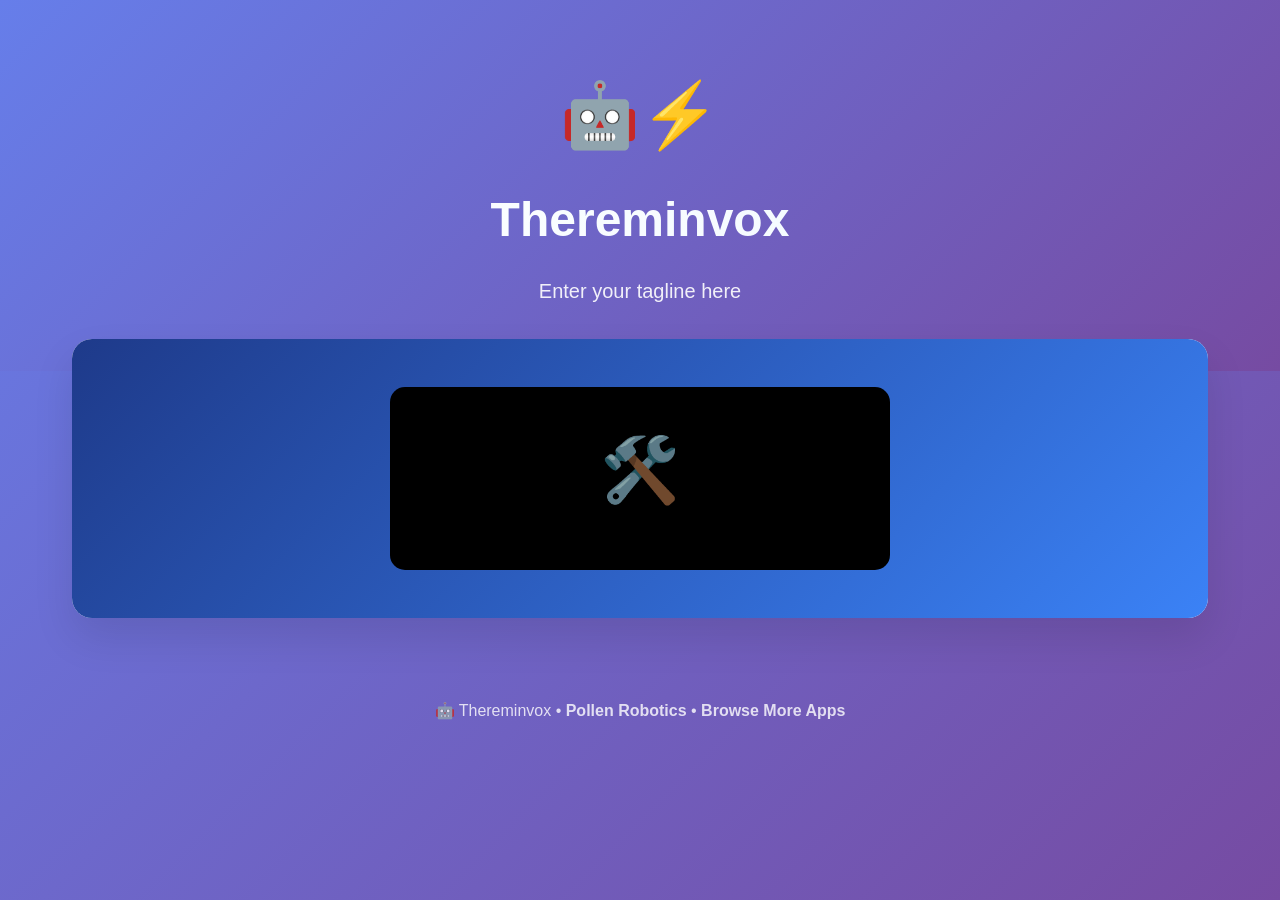
==== index.html @ 475020f1 "Initial implementation of ThereminVox — hand-tracking theremin for Reachy Mini Camera tracks hand po" ====
<!doctype html>
<html>

<head>
	<meta charset="utf-8" />
	<meta name="viewport" content="width=device-width" />
	<title> Thereminvox </title>
	<link rel="stylesheet" href="style.css" />
</head>

<body>
	<div class="hero">
		<div class="hero-content">
			<div class="app-icon">🤖⚡</div>
			<h1> Thereminvox </h1>
			<p class="tagline">Enter your tagline here</p>
		</div>
	</div>

	<div class="container">
		<div class="main-card">
			<div class="app-preview">
				<div class="preview-image">
					<div class="camera-feed">🛠️</div>
				</div>
			</div>
		</div>
	</div>

	<div class="footer">
		<p>
			🤖 Thereminvox •
			<a href="https://github.com/pollen-robotics" target="_blank">Pollen Robotics</a> •
			<a href="https://huggingface.co/spaces/pollen-robotics/reachy-mini-landing-page#apps" target="_blank">Browse More
				Apps</a>
		</p>
	</div>
</body>

</html>
---- style.css ----
* {
	margin: 0;
	padding: 0;
	box-sizing: border-box;
}

body {
	font-family: -apple-system, BlinkMacSystemFont, "Segoe UI", Roboto, "Helvetica Neue", Arial, sans-serif;
	line-height: 1.6;
	color: #333;
	background: linear-gradient(135deg, #667eea 0%, #764ba2 100%);
	min-height: 100vh;
}

.hero {
	background: linear-gradient(135deg, #667eea 0%, #764ba2 100%);
	color: white;
	padding: 4rem 2rem;
	text-align: center;
}

.hero-content {
	max-width: 800px;
	margin: 0 auto;
}

.app-icon {
	font-size: 4rem;
	margin-bottom: 1rem;
	display: inline-block;
}

.hero h1 {
	font-size: 3rem;
	font-weight: 700;
	margin-bottom: 1rem;
	background: linear-gradient(45deg, #fff, #f0f9ff);
	background-clip: text;
	-webkit-background-clip: text;
	-webkit-text-fill-color: transparent;
}

.tagline {
	font-size: 1.25rem;
	opacity: 0.9;
	max-width: 600px;
	margin: 0 auto;
}

.container {
	max-width: 1200px;
	margin: 0 auto;
	padding: 0 2rem;
	position: relative;
	z-index: 2;
}

.main-card {
	background: white;
	border-radius: 20px;
	box-shadow: 0 20px 40px rgba(0, 0, 0, 0.1);
	margin-top: -2rem;
	overflow: hidden;
	margin-bottom: 3rem;
}

.app-preview {
	background: linear-gradient(135deg, #1e3a8a, #3b82f6);
	padding: 3rem;
	color: white;
	text-align: center;
	position: relative;
}

.preview-image {
	background: #000;
	border-radius: 15px;
	padding: 2rem;
	max-width: 500px;
	margin: 0 auto;
	position: relative;
	overflow: hidden;
}

.camera-feed {
	font-size: 4rem;
	margin-bottom: 1rem;
	opacity: 0.7;
}

.detection-overlay {
	position: absolute;
	top: 50%;
	left: 50%;
	transform: translate(-50%, -50%);
	width: 100%;
}

.bbox {
	background: rgba(34, 197, 94, 0.9);
	color: white;
	padding: 0.5rem 1rem;
	border-radius: 8px;
	font-size: 0.9rem;
	font-weight: 600;
	margin: 0.5rem;
	display: inline-block;
	border: 2px solid #22c55e;
}

.app-details {
	padding: 3rem;
}

.app-details h2 {
	font-size: 2rem;
	color: #1e293b;
	margin-bottom: 2rem;
	text-align: center;
}

.template-info {
	display: grid;
	grid-template-columns: repeat(auto-fit, minmax(300px, 1fr));
	gap: 2rem;
	margin-bottom: 3rem;
}

.info-box {
	background: #f0f9ff;
	border: 2px solid #e0f2fe;
	border-radius: 12px;
	padding: 2rem;
}

.info-box h3 {
	color: #0c4a6e;
	margin-bottom: 1rem;
	font-size: 1.2rem;
}

.info-box p {
	color: #0369a1;
	line-height: 1.6;
}

.how-to-use {
	background: #fefce8;
	border: 2px solid #fde047;
	border-radius: 12px;
	padding: 2rem;
	margin-top: 3rem;
}

.how-to-use h3 {
	color: #a16207;
	margin-bottom: 1.5rem;
	font-size: 1.3rem;
	text-align: center;
}

.steps {
	display: flex;
	flex-direction: column;
	gap: 1.5rem;
}

.step {
	display: flex;
	align-items: flex-start;
	gap: 1rem;
}

.step-number {
	background: #eab308;
	color: white;
	width: 2rem;
	height: 2rem;
	border-radius: 50%;
	display: flex;
	align-items: center;
	justify-content: center;
	font-weight: bold;
	flex-shrink: 0;
}

.step h4 {
	color: #a16207;
	margin-bottom: 0.5rem;
	font-size: 1.1rem;
}

.step p {
	color: #ca8a04;
}

.download-card {
	background: white;
	border-radius: 20px;
	box-shadow: 0 20px 40px rgba(0, 0, 0, 0.1);
	padding: 3rem;
	text-align: center;
}

.download-card h2 {
	font-size: 2rem;
	color: #1e293b;
	margin-bottom: 1rem;
}

.download-card>p {
	color: #64748b;
	font-size: 1.1rem;
	margin-bottom: 2rem;
}

.dashboard-config {
	margin-bottom: 2rem;
	text-align: left;
	max-width: 400px;
	margin-left: auto;
	margin-right: auto;
}

.dashboard-config label {
	display: block;
	color: #374151;
	font-weight: 600;
	margin-bottom: 0.5rem;
}

.dashboard-config input {
	width: 100%;
	padding: 0.75rem 1rem;
	border: 2px solid #e5e7eb;
	border-radius: 8px;
	font-size: 0.95rem;
	transition: border-color 0.2s;
}

.dashboard-config input:focus {
	outline: none;
	border-color: #667eea;
}

.install-btn {
	background: linear-gradient(135deg, #667eea, #764ba2);
	color: white;
	border: none;
	padding: 1.25rem 3rem;
	border-radius: 16px;
	font-size: 1.2rem;
	font-weight: 700;
	cursor: pointer;
	transition: all 0.3s ease;
	display: inline-flex;
	align-items: center;
	gap: 0.75rem;
	margin-bottom: 2rem;
	box-shadow: 0 8px 25px rgba(102, 126, 234, 0.3);
}

.install-btn:hover:not(:disabled) {
	transform: translateY(-3px);
	box-shadow: 0 15px 35px rgba(102, 126, 234, 0.4);
}

.install-btn:disabled {
	opacity: 0.7;
	cursor: not-allowed;
	transform: none;
}

.manual-option {
	background: #f8fafc;
	border-radius: 12px;
	padding: 2rem;
	margin-top: 2rem;
}

.manual-option h3 {
	color: #1e293b;
	margin-bottom: 1rem;
	font-size: 1.2rem;
}

.manual-option>p {
	color: #64748b;
	margin-bottom: 1rem;
}

.btn-icon {
	font-size: 1.1rem;
}

.install-status {
	padding: 1rem;
	border-radius: 8px;
	font-size: 0.9rem;
	text-align: center;
	display: none;
	margin-top: 1rem;
}

.install-status.success {
	background: #dcfce7;
	color: #166534;
	border: 1px solid #bbf7d0;
}

.install-status.error {
	background: #fef2f2;
	color: #dc2626;
	border: 1px solid #fecaca;
}

.install-status.loading {
	background: #dbeafe;
	color: #1d4ed8;
	border: 1px solid #bfdbfe;
}

.install-status.info {
	background: #e0f2fe;
	color: #0369a1;
	border: 1px solid #7dd3fc;
}

.manual-install {
	background: #1f2937;
	border-radius: 8px;
	padding: 1rem;
	margin-bottom: 1rem;
	display: flex;
	align-items: center;
	gap: 1rem;
}

.manual-install code {
	color: #10b981;
	font-family: 'SF Mono', 'Monaco', 'Inconsolata', 'Roboto Mono', monospace;
	font-size: 0.85rem;
	flex: 1;
	overflow-x: auto;
}

.copy-btn {
	background: #374151;
	color: white;
	border: none;
	padding: 0.5rem 1rem;
	border-radius: 6px;
	font-size: 0.8rem;
	cursor: pointer;
	transition: background-color 0.2s;
}

.copy-btn:hover {
	background: #4b5563;
}

.manual-steps {
	color: #6b7280;
	font-size: 0.9rem;
	line-height: 1.8;
}

.footer {
	text-align: center;
	padding: 2rem;
	color: white;
	opacity: 0.8;
}

.footer a {
	color: white;
	text-decoration: none;
	font-weight: 600;
}

.footer a:hover {
	text-decoration: underline;
}

/* Responsive Design */
@media (max-width: 768px) {
	.hero {
		padding: 2rem 1rem;
	}

	.hero h1 {
		font-size: 2rem;
	}

	.container {
		padding: 0 1rem;
	}

	.app-details,
	.download-card {
		padding: 2rem;
	}

	.features-grid {
		grid-template-columns: 1fr;
	}

	.download-options {
		grid-template-columns: 1fr;
	}
}
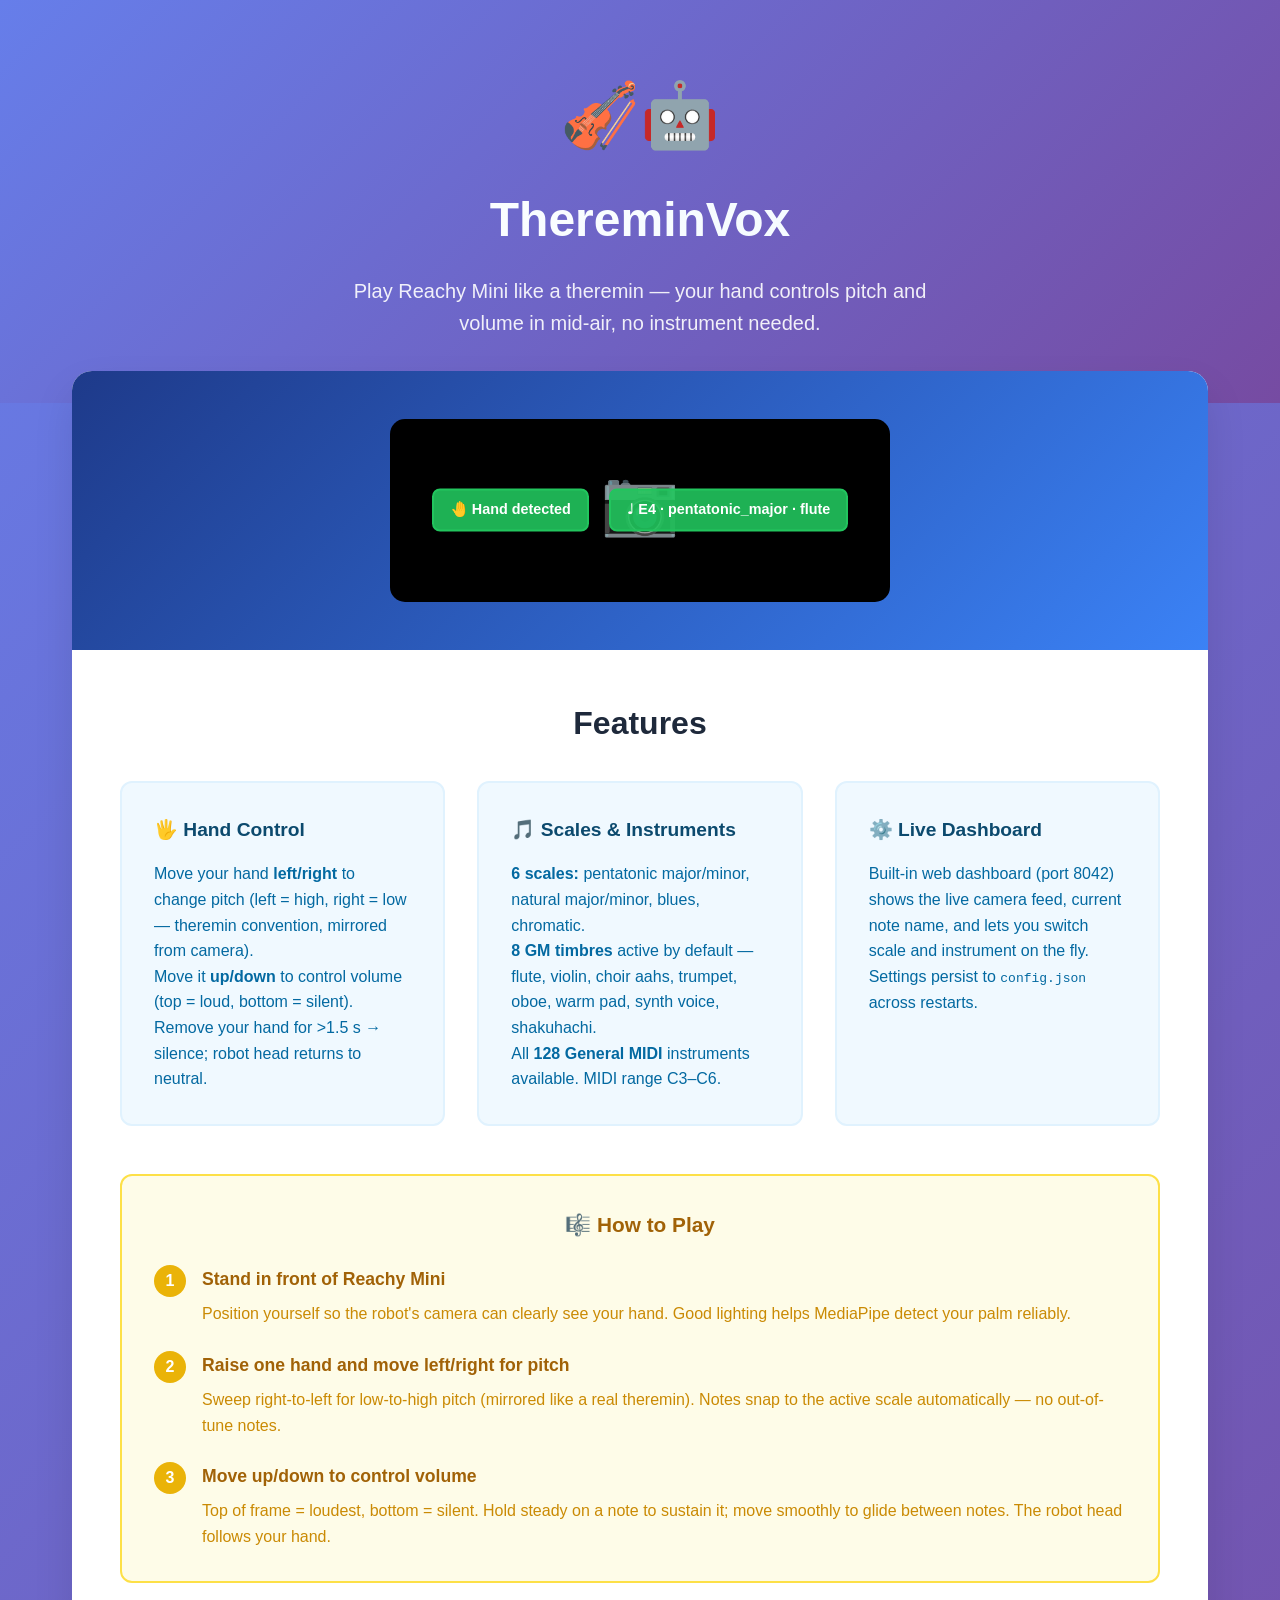
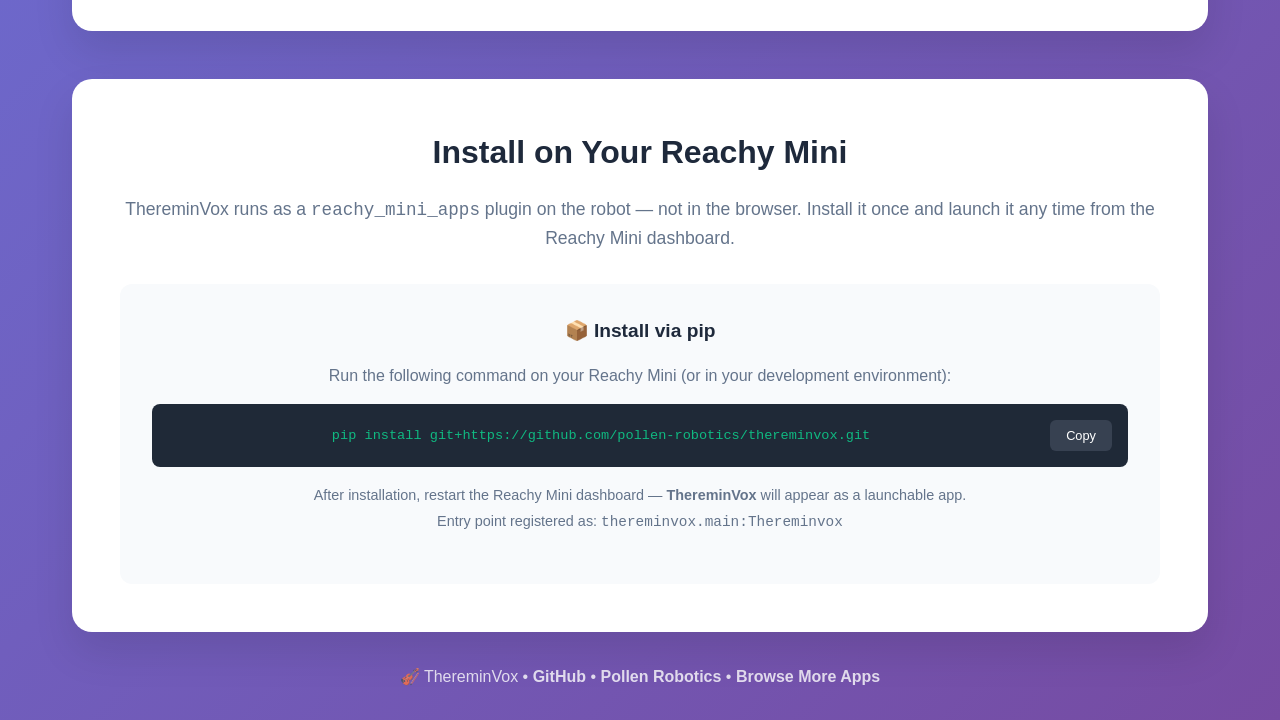
==== commit 59217e51: "Add HF Spaces landing page and full README for thereminvox - index.html: replace placeholder with fu" ====
--- a/index.html
+++ b/index.html
@@ -1,40 +1,131 @@
 <!doctype html>
-<html>
+<html lang="en">
 
 <head>
 	<meta charset="utf-8" />
 	<meta name="viewport" content="width=device-width" />
-	<title> Thereminvox </title>
+	<title>ThereminVox</title>
 	<link rel="stylesheet" href="style.css" />
 </head>
 
 <body>
+	<!-- ── Hero ──────────────────────────────────────────────── -->
 	<div class="hero">
 		<div class="hero-content">
-			<div class="app-icon">🤖⚡</div>
-			<h1> Thereminvox </h1>
-			<p class="tagline">Enter your tagline here</p>
+			<div class="app-icon">🎻🤖</div>
+			<h1>ThereminVox</h1>
+			<p class="tagline">Play Reachy Mini like a theremin — your hand controls pitch and volume in mid-air, no instrument needed.</p>
 		</div>
 	</div>
 
 	<div class="container">
+
+		<!-- ── Main card: preview + features ────────────────────── -->
 		<div class="main-card">
+
+			<!-- Simulated camera feed showing what hand detection looks like -->
 			<div class="app-preview">
 				<div class="preview-image">
-					<div class="camera-feed">🛠️</div>
+					<div class="camera-feed">📷</div>
+					<div class="detection-overlay">
+						<div class="bbox">🤚 Hand detected</div>
+						<div class="bbox">♩ E4 · pentatonic_major · flute</div>
+					</div>
 				</div>
 			</div>
+
+			<!-- Feature highlights using info-box grid -->
+			<div class="app-details">
+				<h2>Features</h2>
+				<div class="template-info">
+					<div class="info-box">
+						<h3>🖐️ Hand Control</h3>
+						<p>
+							Move your hand <strong>left/right</strong> to change pitch
+							(left&nbsp;=&nbsp;high, right&nbsp;=&nbsp;low — theremin convention, mirrored from camera).<br />
+							Move it <strong>up/down</strong> to control volume
+							(top&nbsp;=&nbsp;loud, bottom&nbsp;=&nbsp;silent).<br />
+							Remove your hand for &gt;1.5&nbsp;s → silence; robot head returns to neutral.
+						</p>
+					</div>
+					<div class="info-box">
+						<h3>🎵 Scales &amp; Instruments</h3>
+						<p>
+							<strong>6 scales:</strong> pentatonic major/minor, natural major/minor, blues, chromatic.<br />
+							<strong>8 GM timbres</strong> active by default — flute, violin, choir aahs, trumpet, oboe, warm pad, synth voice, shakuhachi.<br />
+							All <strong>128 General MIDI</strong> instruments available. MIDI range C3–C6.
+						</p>
+					</div>
+					<div class="info-box">
+						<h3>⚙️ Live Dashboard</h3>
+						<p>
+							Built-in web dashboard (port 8042) shows the live camera feed, current note name, and lets you switch scale and instrument on the fly.<br />
+							Settings persist to <code>config.json</code> across restarts.
+						</p>
+					</div>
+				</div>
+
+				<!-- How-to-use steps -->
+				<div class="how-to-use">
+					<h3>🎼 How to Play</h3>
+					<div class="steps">
+						<div class="step">
+							<div class="step-number">1</div>
+							<div>
+								<h4>Stand in front of Reachy Mini</h4>
+								<p>Position yourself so the robot's camera can clearly see your hand. Good lighting helps MediaPipe detect your palm reliably.</p>
+							</div>
+						</div>
+						<div class="step">
+							<div class="step-number">2</div>
+							<div>
+								<h4>Raise one hand and move left/right for pitch</h4>
+								<p>Sweep right-to-left for low-to-high pitch (mirrored like a real theremin). Notes snap to the active scale automatically — no out-of-tune notes.</p>
+							</div>
+						</div>
+						<div class="step">
+							<div class="step-number">3</div>
+							<div>
+								<h4>Move up/down to control volume</h4>
+								<p>Top of frame = loudest, bottom = silent. Hold steady on a note to sustain it; move smoothly to glide between notes. The robot head follows your hand.</p>
+							</div>
+						</div>
+					</div>
+				</div>
+			</div>
+		</div><!-- /.main-card -->
+
+		<!-- ── Install card ──────────────────────────────────────── -->
+		<div class="download-card">
+			<h2>Install on Your Reachy Mini</h2>
+			<p>ThereminVox runs as a <code>reachy_mini_apps</code> plugin on the robot — not in the browser. Install it once and launch it any time from the Reachy Mini dashboard.</p>
+
+			<div class="manual-option">
+				<h3>📦 Install via pip</h3>
+				<p>Run the following command on your Reachy Mini (or in your development environment):</p>
+				<div class="manual-install">
+					<code>pip install git+https://github.com/pollen-robotics/thereminvox.git</code>
+					<button class="copy-btn"
+						onclick="navigator.clipboard.writeText('pip install git+https://github.com/pollen-robotics/thereminvox.git')">Copy</button>
+				</div>
+				<p class="manual-steps">
+					After installation, restart the Reachy Mini dashboard — <strong>ThereminVox</strong> will appear as a launchable app.<br />
+					Entry point registered as: <code>thereminvox.main:Thereminvox</code>
+				</p>
+			</div>
 		</div>
-	</div>
 
+	</div><!-- /.container -->
+
+	<!-- ── Footer ────────────────────────────────────────────── -->
 	<div class="footer">
 		<p>
-			🤖 Thereminvox •
+			🎻 ThereminVox •
+			<a href="https://github.com/pollen-robotics/thereminvox" target="_blank">GitHub</a> •
 			<a href="https://github.com/pollen-robotics" target="_blank">Pollen Robotics</a> •
-			<a href="https://huggingface.co/spaces/pollen-robotics/reachy-mini-landing-page#apps" target="_blank">Browse More
-				Apps</a>
+			<a href="https://huggingface.co/spaces/pollen-robotics/reachy-mini-landing-page#apps" target="_blank">Browse More Apps</a>
 		</p>
 	</div>
 </body>
 
-</html>+</html>
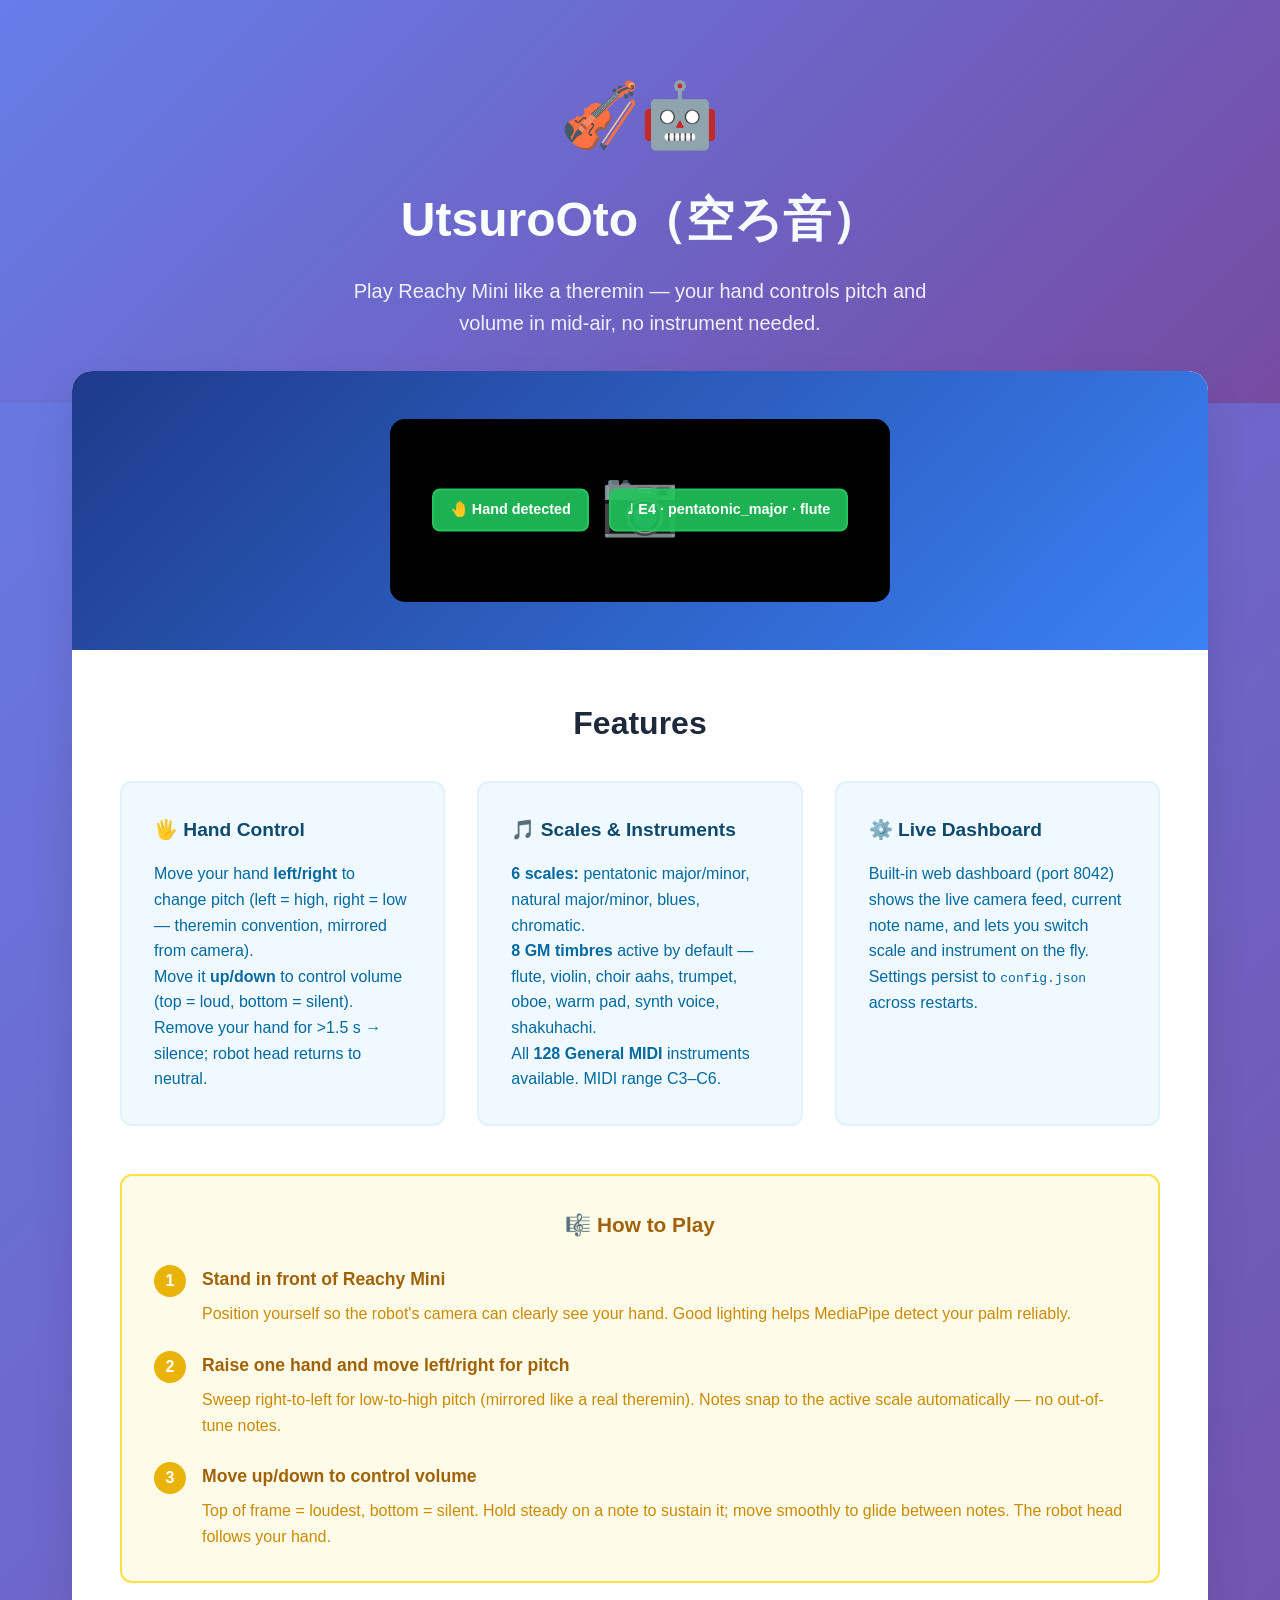
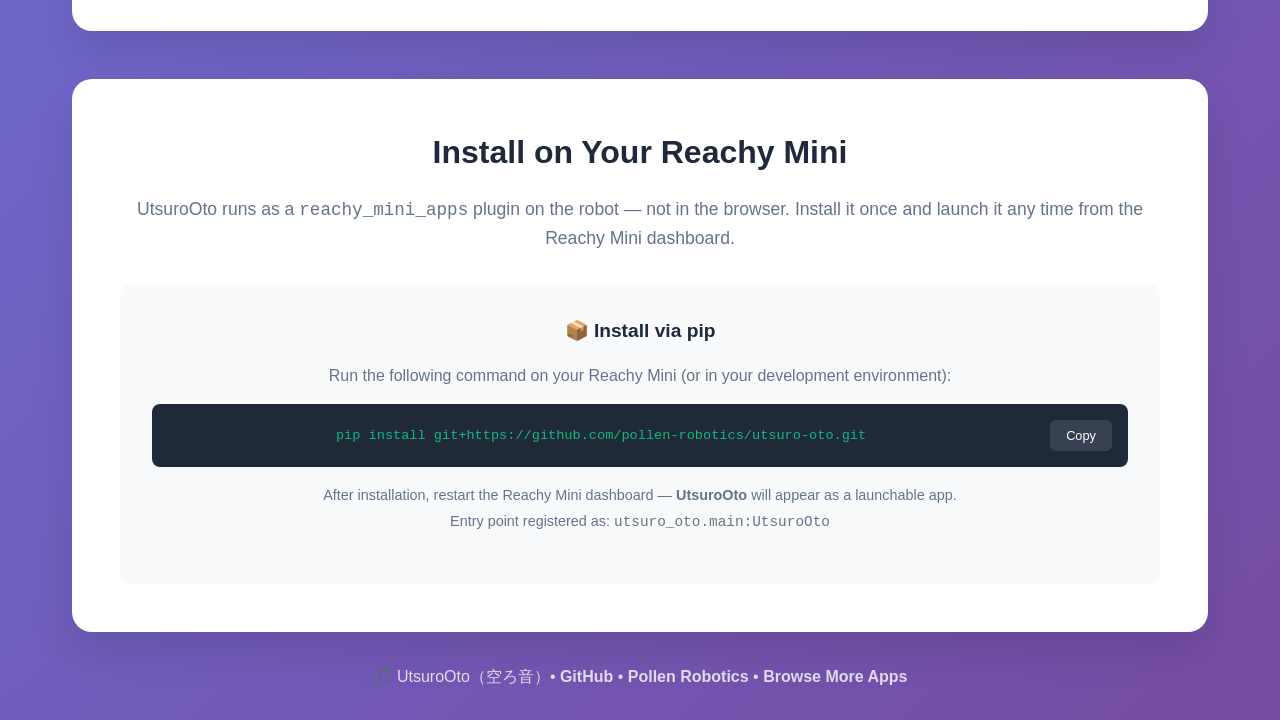
==== commit 25c2341e: "Rename app to UtsuroOto（空ろ音） - Package dir thereminvox/ → utsuro_oto/ (git mv, history preserved) - " ====
--- a/index.html
+++ b/index.html
@@ -4,7 +4,7 @@
 <head>
 	<meta charset="utf-8" />
 	<meta name="viewport" content="width=device-width" />
-	<title>ThereminVox</title>
+	<title>UtsuroOto（空ろ音）</title>
 	<link rel="stylesheet" href="style.css" />
 </head>
 
@@ -13,7 +13,7 @@
 	<div class="hero">
 		<div class="hero-content">
 			<div class="app-icon">🎻🤖</div>
-			<h1>ThereminVox</h1>
+			<h1>UtsuroOto（空ろ音）</h1>
 			<p class="tagline">Play Reachy Mini like a theremin — your hand controls pitch and volume in mid-air, no instrument needed.</p>
 		</div>
 	</div>
@@ -98,19 +98,19 @@
 		<!-- ── Install card ──────────────────────────────────────── -->
 		<div class="download-card">
 			<h2>Install on Your Reachy Mini</h2>
-			<p>ThereminVox runs as a <code>reachy_mini_apps</code> plugin on the robot — not in the browser. Install it once and launch it any time from the Reachy Mini dashboard.</p>
+			<p>UtsuroOto runs as a <code>reachy_mini_apps</code> plugin on the robot — not in the browser. Install it once and launch it any time from the Reachy Mini dashboard.</p>
 
 			<div class="manual-option">
 				<h3>📦 Install via pip</h3>
 				<p>Run the following command on your Reachy Mini (or in your development environment):</p>
 				<div class="manual-install">
-					<code>pip install git+https://github.com/pollen-robotics/thereminvox.git</code>
+					<code>pip install git+https://github.com/pollen-robotics/utsuro-oto.git</code>
 					<button class="copy-btn"
-						onclick="navigator.clipboard.writeText('pip install git+https://github.com/pollen-robotics/thereminvox.git')">Copy</button>
+						onclick="navigator.clipboard.writeText('pip install git+https://github.com/pollen-robotics/utsuro-oto.git')">Copy</button>
 				</div>
 				<p class="manual-steps">
-					After installation, restart the Reachy Mini dashboard — <strong>ThereminVox</strong> will appear as a launchable app.<br />
-					Entry point registered as: <code>thereminvox.main:Thereminvox</code>
+					After installation, restart the Reachy Mini dashboard — <strong>UtsuroOto</strong> will appear as a launchable app.<br />
+					Entry point registered as: <code>utsuro_oto.main:UtsuroOto</code>
 				</p>
 			</div>
 		</div>
@@ -120,8 +120,8 @@
 	<!-- ── Footer ────────────────────────────────────────────── -->
 	<div class="footer">
 		<p>
-			🎻 ThereminVox •
-			<a href="https://github.com/pollen-robotics/thereminvox" target="_blank">GitHub</a> •
+			🎵 UtsuroOto（空ろ音）•
+			<a href="https://github.com/pollen-robotics/utsuro-oto" target="_blank">GitHub</a> •
 			<a href="https://github.com/pollen-robotics" target="_blank">Pollen Robotics</a> •
 			<a href="https://huggingface.co/spaces/pollen-robotics/reachy-mini-landing-page#apps" target="_blank">Browse More Apps</a>
 		</p>
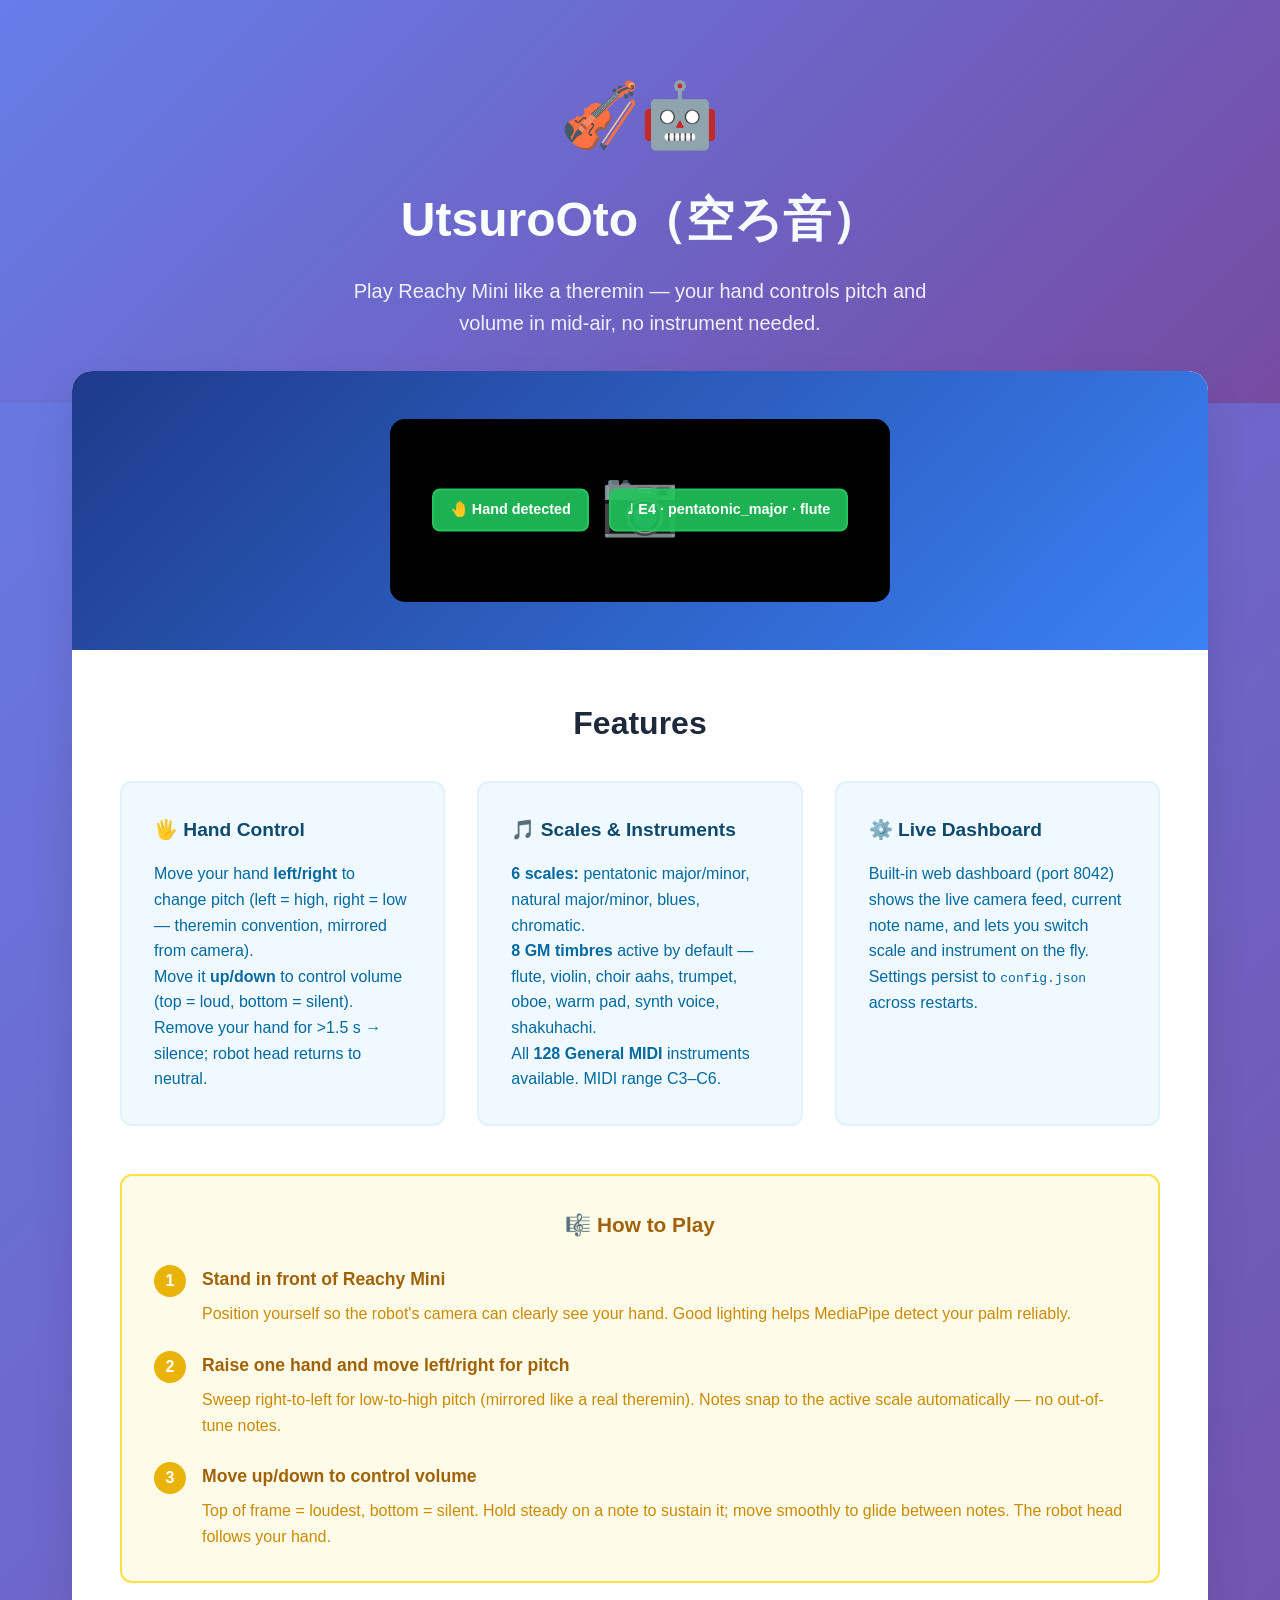
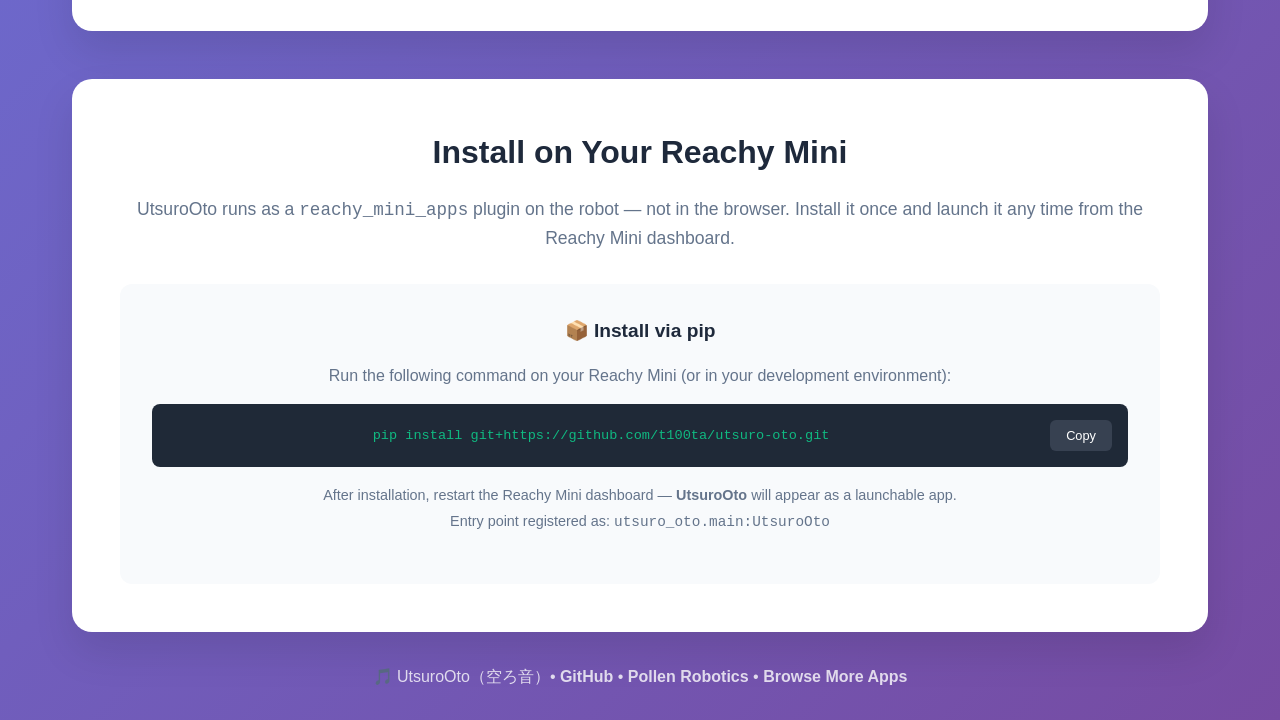
==== commit dfdba4fa: "Update GitHub URL to t100ta/utsuro-oto Co-Authored-By: Claude Opus 4.8 <noreply@anthropic.com>" ====
--- a/index.html
+++ b/index.html
@@ -104,9 +104,9 @@
 				<h3>📦 Install via pip</h3>
 				<p>Run the following command on your Reachy Mini (or in your development environment):</p>
 				<div class="manual-install">
-					<code>pip install git+https://github.com/pollen-robotics/utsuro-oto.git</code>
+					<code>pip install git+https://github.com/t100ta/utsuro-oto.git</code>
 					<button class="copy-btn"
-						onclick="navigator.clipboard.writeText('pip install git+https://github.com/pollen-robotics/utsuro-oto.git')">Copy</button>
+						onclick="navigator.clipboard.writeText('pip install git+https://github.com/t100ta/utsuro-oto.git')">Copy</button>
 				</div>
 				<p class="manual-steps">
 					After installation, restart the Reachy Mini dashboard — <strong>UtsuroOto</strong> will appear as a launchable app.<br />
@@ -121,7 +121,7 @@
 	<div class="footer">
 		<p>
 			🎵 UtsuroOto（空ろ音）•
-			<a href="https://github.com/pollen-robotics/utsuro-oto" target="_blank">GitHub</a> •
+			<a href="https://github.com/t100ta/utsuro-oto" target="_blank">GitHub</a> •
 			<a href="https://github.com/pollen-robotics" target="_blank">Pollen Robotics</a> •
 			<a href="https://huggingface.co/spaces/pollen-robotics/reachy-mini-landing-page#apps" target="_blank">Browse More Apps</a>
 		</p>
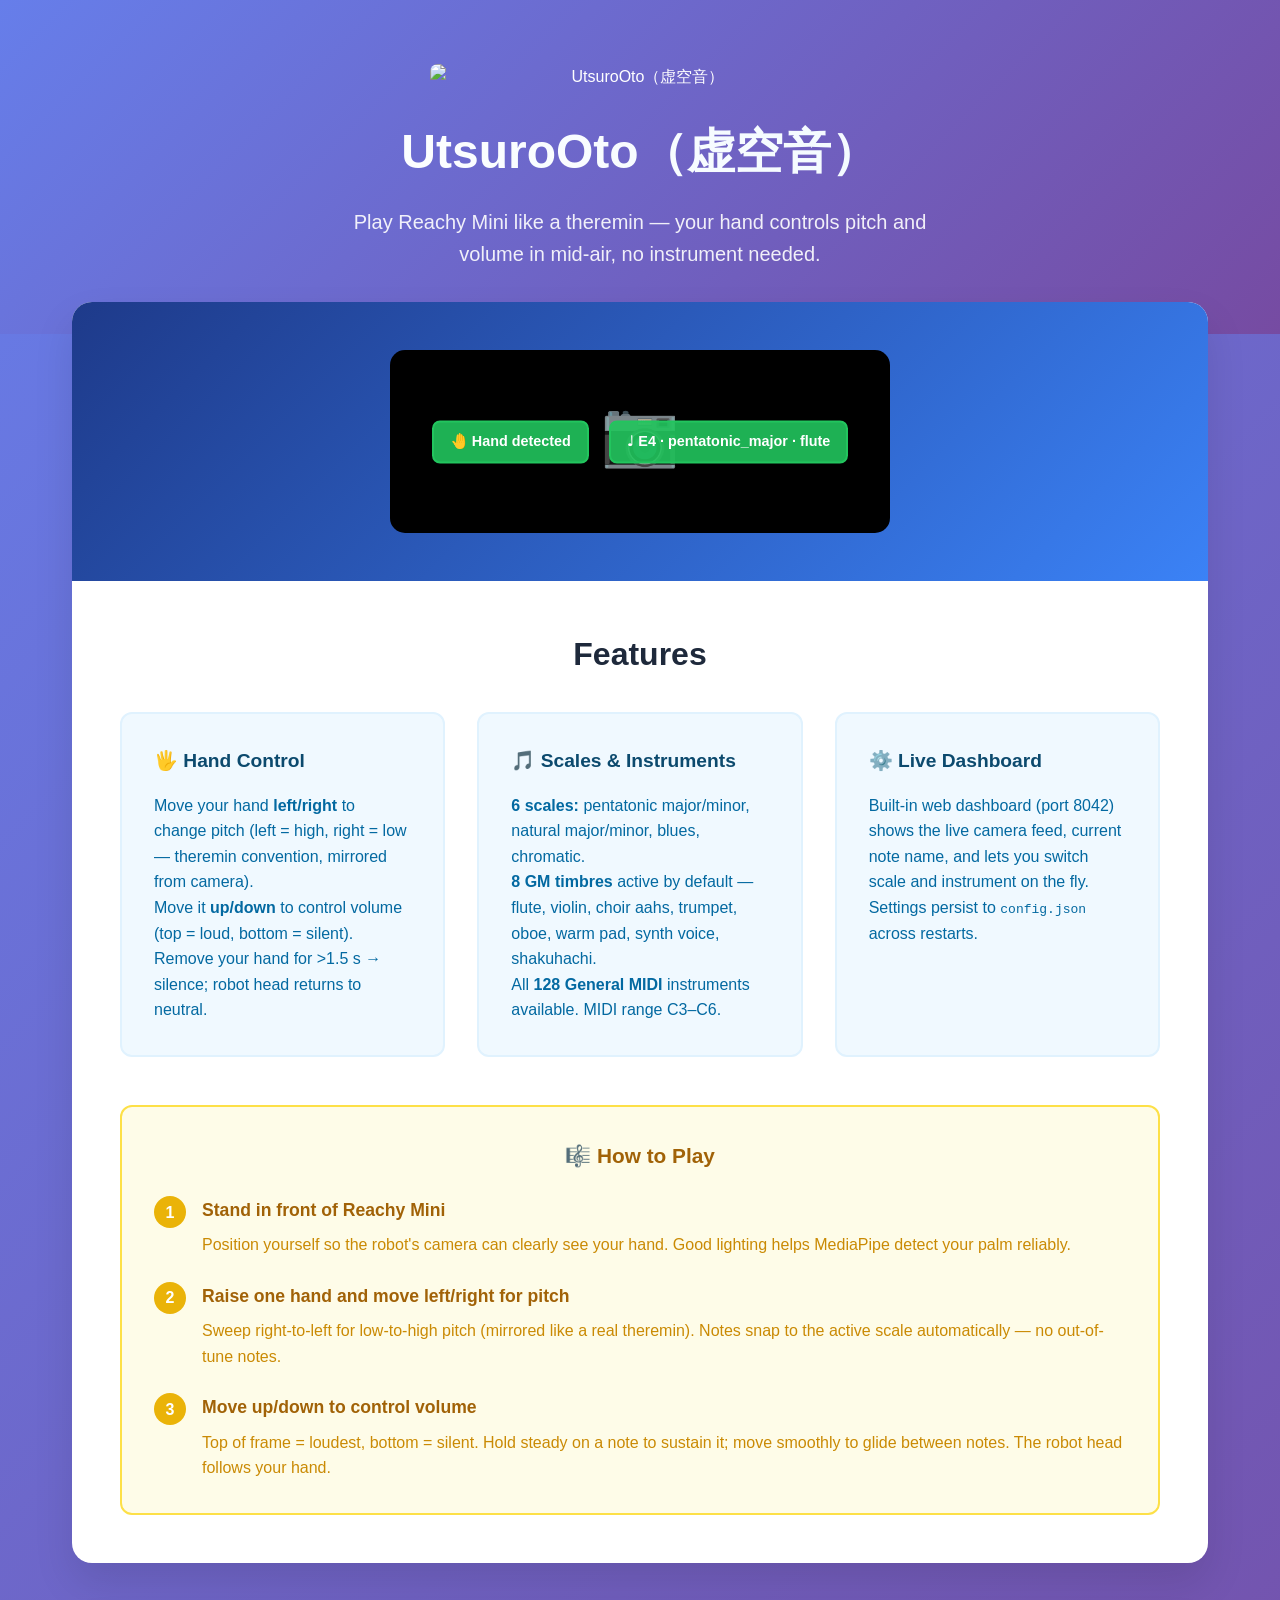
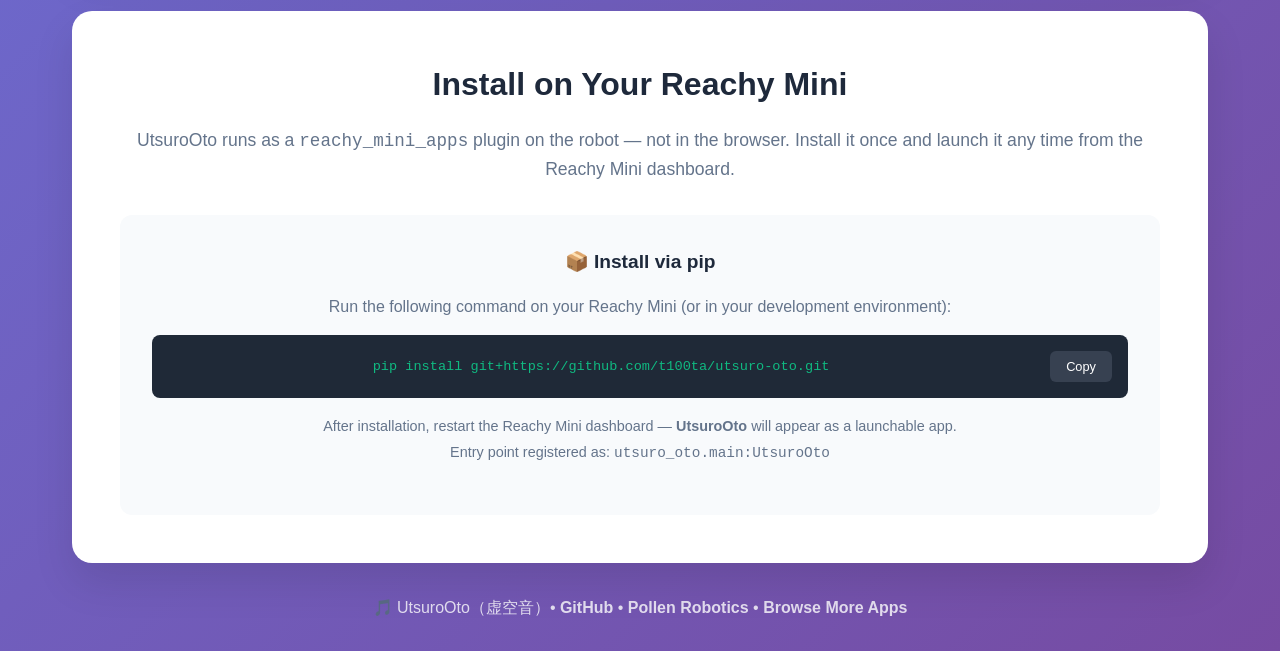
==== commit 01ba0ba8: "feat: add brush-pen calligraphy logo (虚空音) across all surfaces Add hand-written brush-pen calligraph" ====
--- a/index.html
+++ b/index.html
@@ -4,16 +4,20 @@
 <head>
 	<meta charset="utf-8" />
 	<meta name="viewport" content="width=device-width" />
-	<title>UtsuroOto（空ろ音）</title>
+	<title>UtsuroOto（虚空音）</title>
 	<link rel="stylesheet" href="style.css" />
+	<link rel="icon" href="assets/logo.png" />
+	<meta property="og:title" content="UtsuroOto（虚空音）" />
+	<meta property="og:image" content="assets/logo.png" />
+	<meta name="twitter:card" content="summary_large_image" />
 </head>
 
 <body>
 	<!-- ── Hero ──────────────────────────────────────────────── -->
 	<div class="hero">
 		<div class="hero-content">
-			<div class="app-icon">🎻🤖</div>
-			<h1>UtsuroOto（空ろ音）</h1>
+			<img class="app-icon" src="assets/logo.png" alt="UtsuroOto（虚空音）">
+			<h1>UtsuroOto（虚空音）</h1>
 			<p class="tagline">Play Reachy Mini like a theremin — your hand controls pitch and volume in mid-air, no instrument needed.</p>
 		</div>
 	</div>
@@ -120,7 +124,7 @@
 	<!-- ── Footer ────────────────────────────────────────────── -->
 	<div class="footer">
 		<p>
-			🎵 UtsuroOto（空ろ音）•
+			🎵 UtsuroOto（虚空音）•
 			<a href="https://github.com/t100ta/utsuro-oto" target="_blank">GitHub</a> •
 			<a href="https://github.com/pollen-robotics" target="_blank">Pollen Robotics</a> •
 			<a href="https://huggingface.co/spaces/pollen-robotics/reachy-mini-landing-page#apps" target="_blank">Browse More Apps</a>
--- a/style.css
+++ b/style.css
@@ -25,9 +25,12 @@
 }
 
 .app-icon {
-	font-size: 4rem;
-	margin-bottom: 1rem;
-	display: inline-block;
+	display: block;
+	max-width: 420px;
+	width: 80%;
+	height: auto;
+	margin: 0 auto 1.5rem;
+	border-radius: 8px;
 }
 
 .hero h1 {
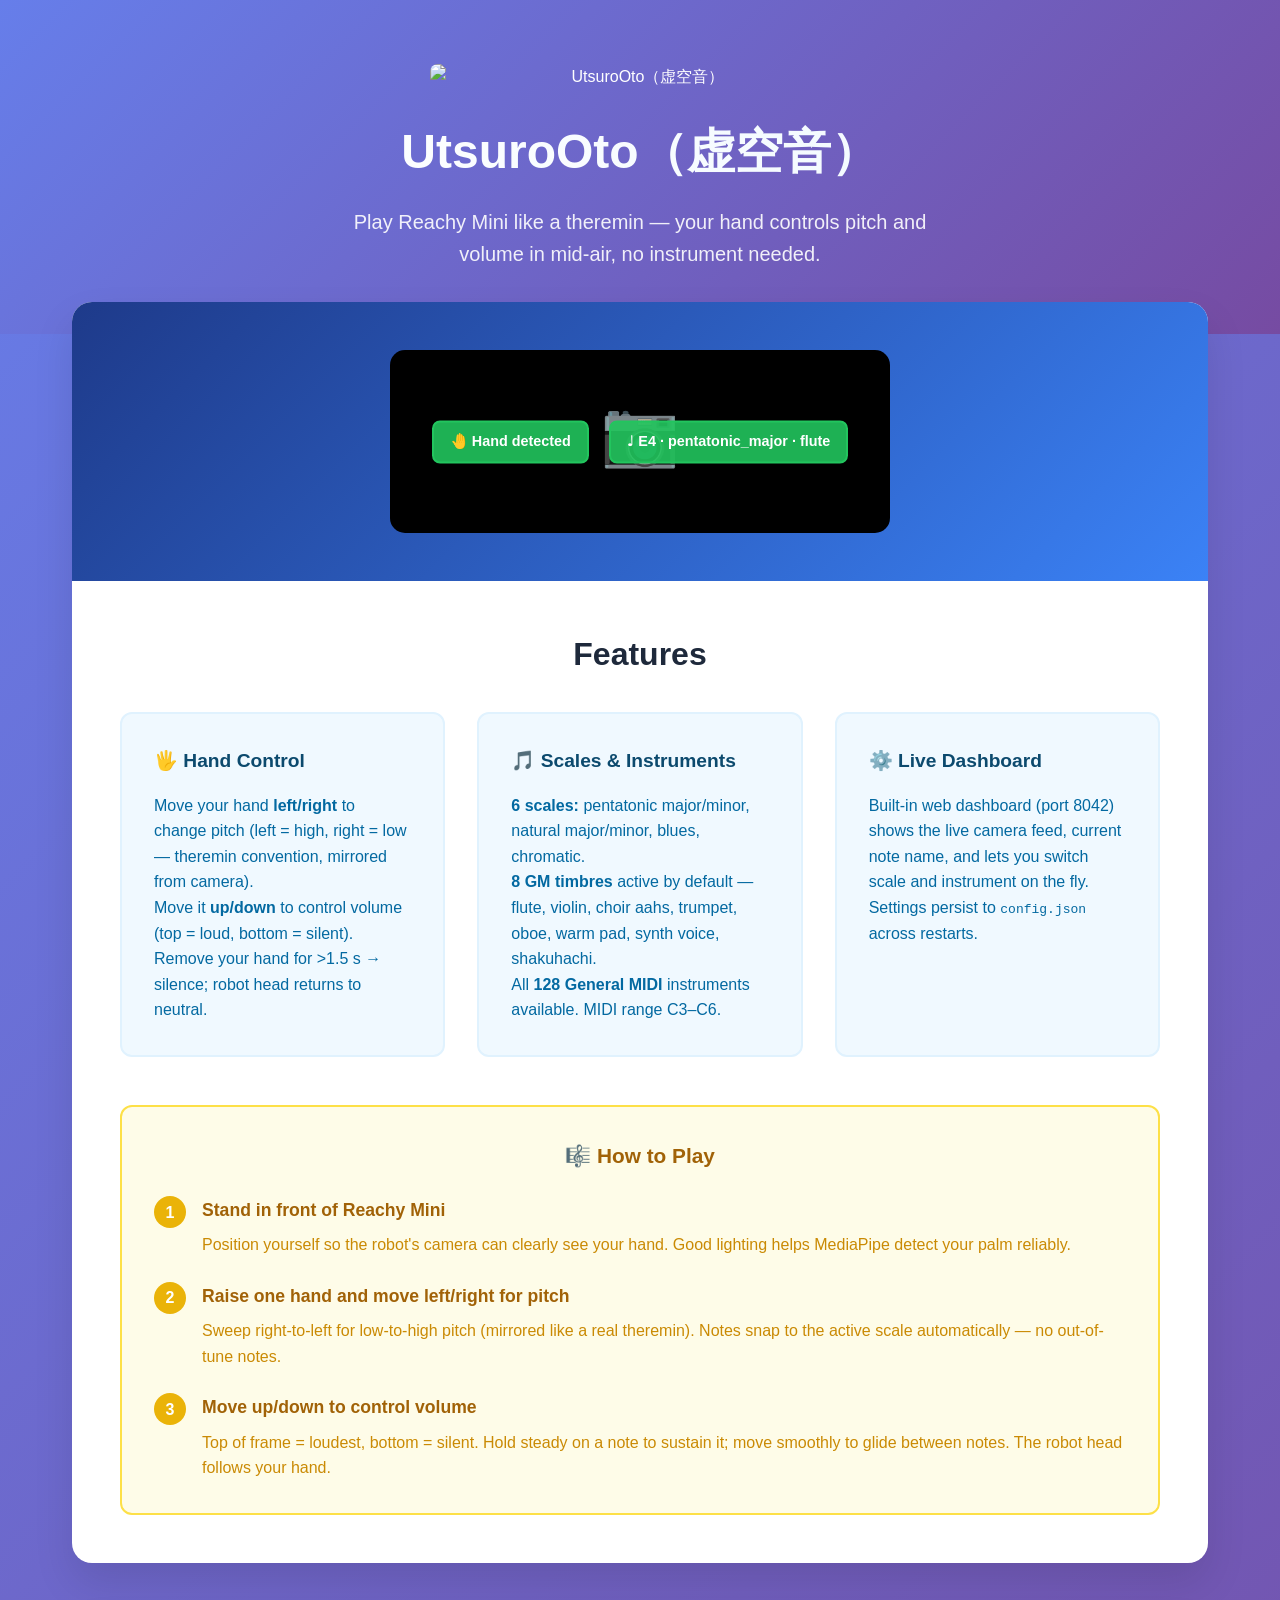
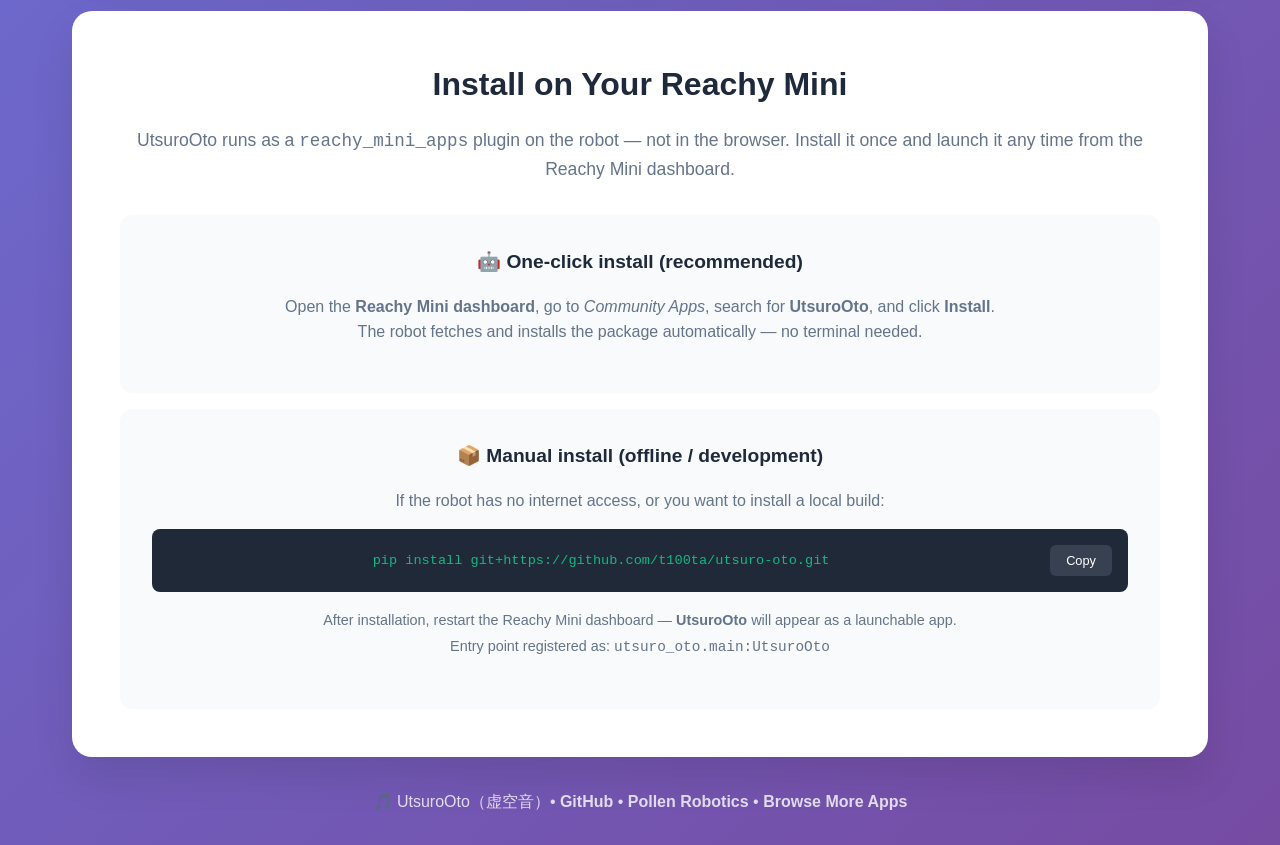
==== commit 8260e949: "release: fix import order (ruff I001) and align landing page for HF app store - Move `from pathlib i" ====
--- a/index.html
+++ b/index.html
@@ -104,9 +104,20 @@
 			<h2>Install on Your Reachy Mini</h2>
 			<p>UtsuroOto runs as a <code>reachy_mini_apps</code> plugin on the robot — not in the browser. Install it once and launch it any time from the Reachy Mini dashboard.</p>
 
+			<!-- Primary: one-click from the dashboard -->
 			<div class="manual-option">
-				<h3>📦 Install via pip</h3>
-				<p>Run the following command on your Reachy Mini (or in your development environment):</p>
+				<h3>🤖 One-click install (recommended)</h3>
+				<p>
+					Open the <strong>Reachy Mini dashboard</strong>, go to <em>Community Apps</em>,
+					search for <strong>UtsuroOto</strong>, and click <strong>Install</strong>.<br />
+					The robot fetches and installs the package automatically — no terminal needed.
+				</p>
+			</div>
+
+			<!-- Secondary: manual via pip for offline / dev use -->
+			<div class="manual-option" style="margin-top:1rem">
+				<h3>📦 Manual install (offline / development)</h3>
+				<p>If the robot has no internet access, or you want to install a local build:</p>
 				<div class="manual-install">
 					<code>pip install git+https://github.com/t100ta/utsuro-oto.git</code>
 					<button class="copy-btn"
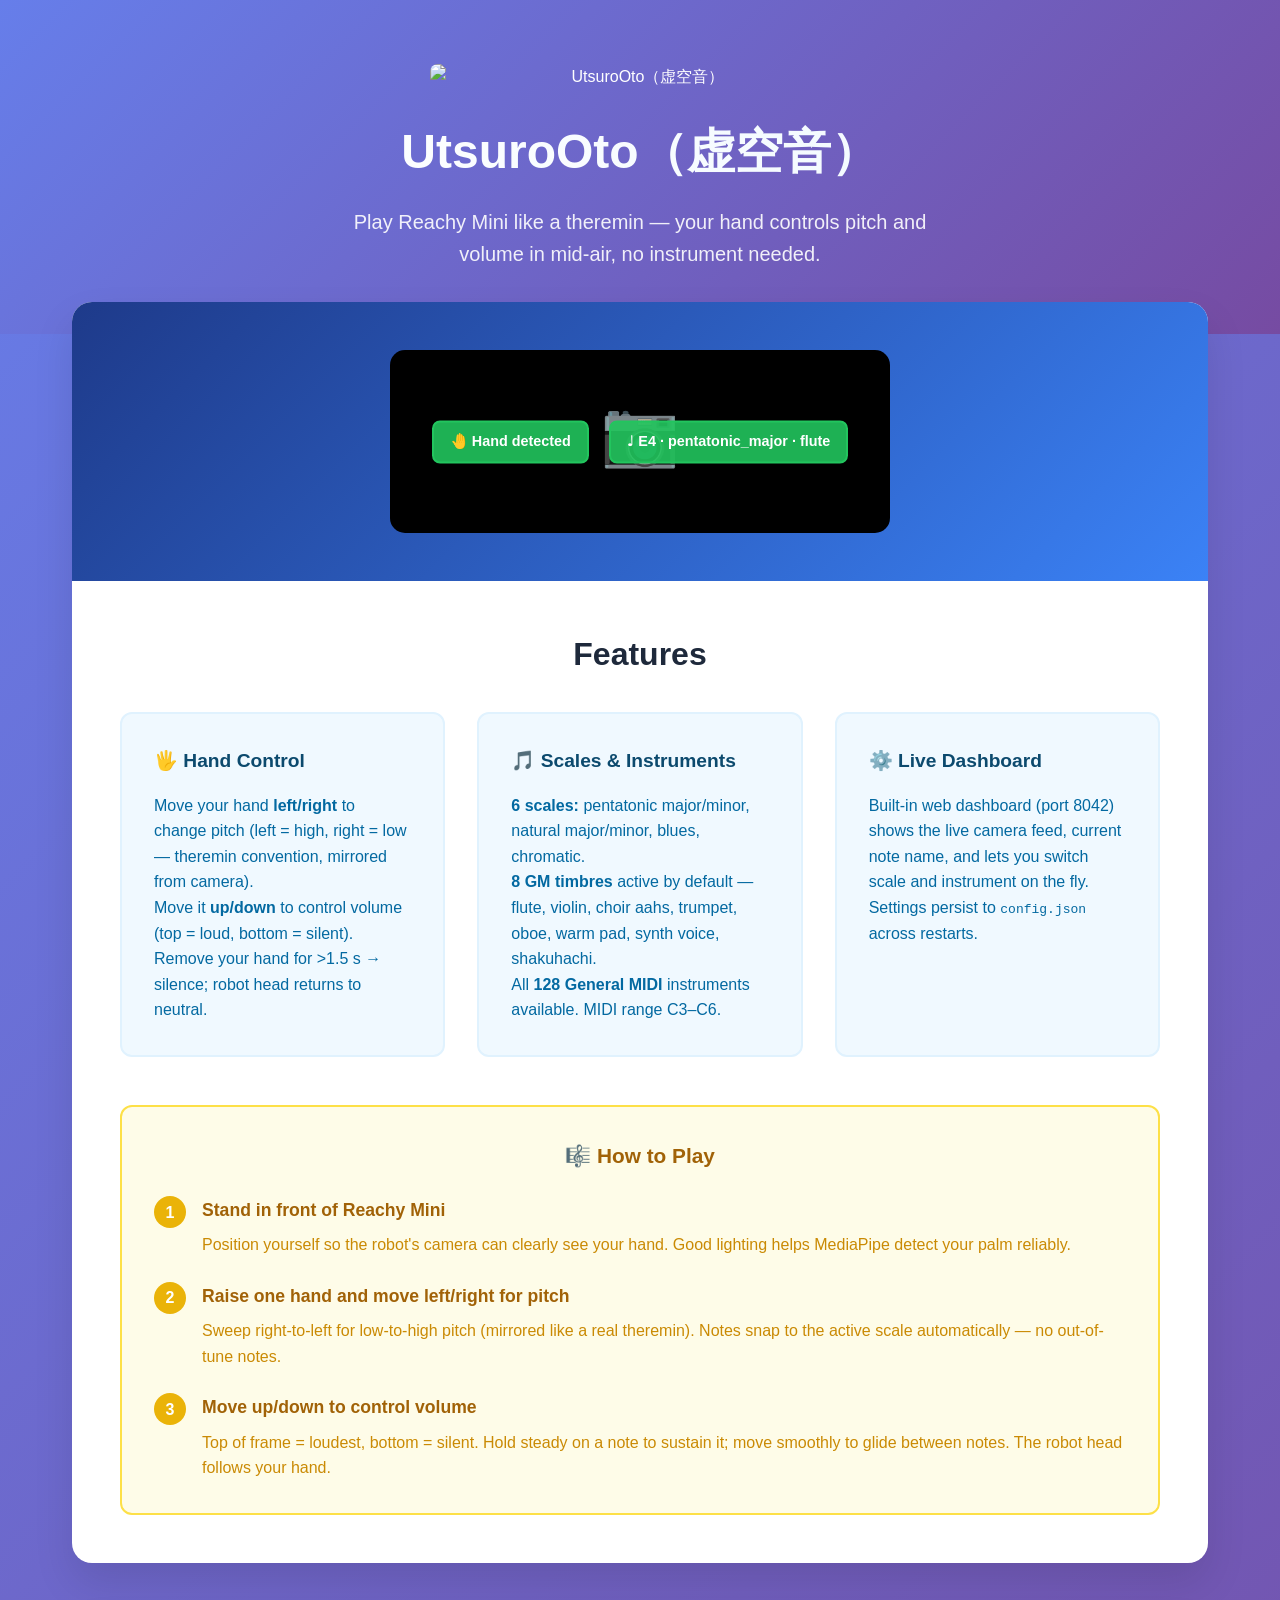
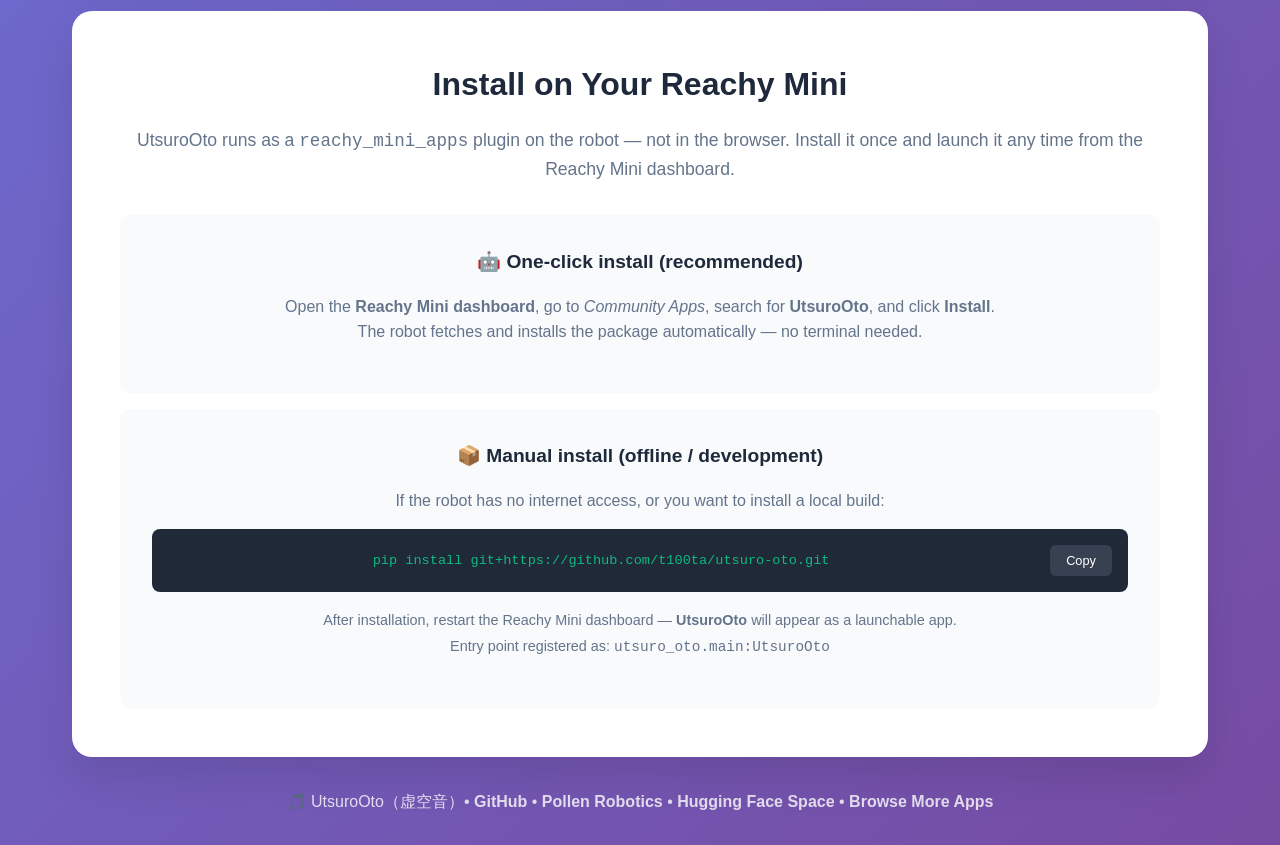
==== commit 78d2942a: "docs: add HF Space link to footer Co-Authored-By: Claude Opus 4.8 <noreply@anthropic.com>" ====
--- a/index.html
+++ b/index.html
@@ -138,6 +138,7 @@
 			🎵 UtsuroOto（虚空音）•
 			<a href="https://github.com/t100ta/utsuro-oto" target="_blank">GitHub</a> •
 			<a href="https://github.com/pollen-robotics" target="_blank">Pollen Robotics</a> •
+			<a href="https://huggingface.co/spaces/t100ta/utsuro-oto" target="_blank">Hugging Face Space</a> •
 			<a href="https://huggingface.co/spaces/pollen-robotics/reachy-mini-landing-page#apps" target="_blank">Browse More Apps</a>
 		</p>
 	</div>
